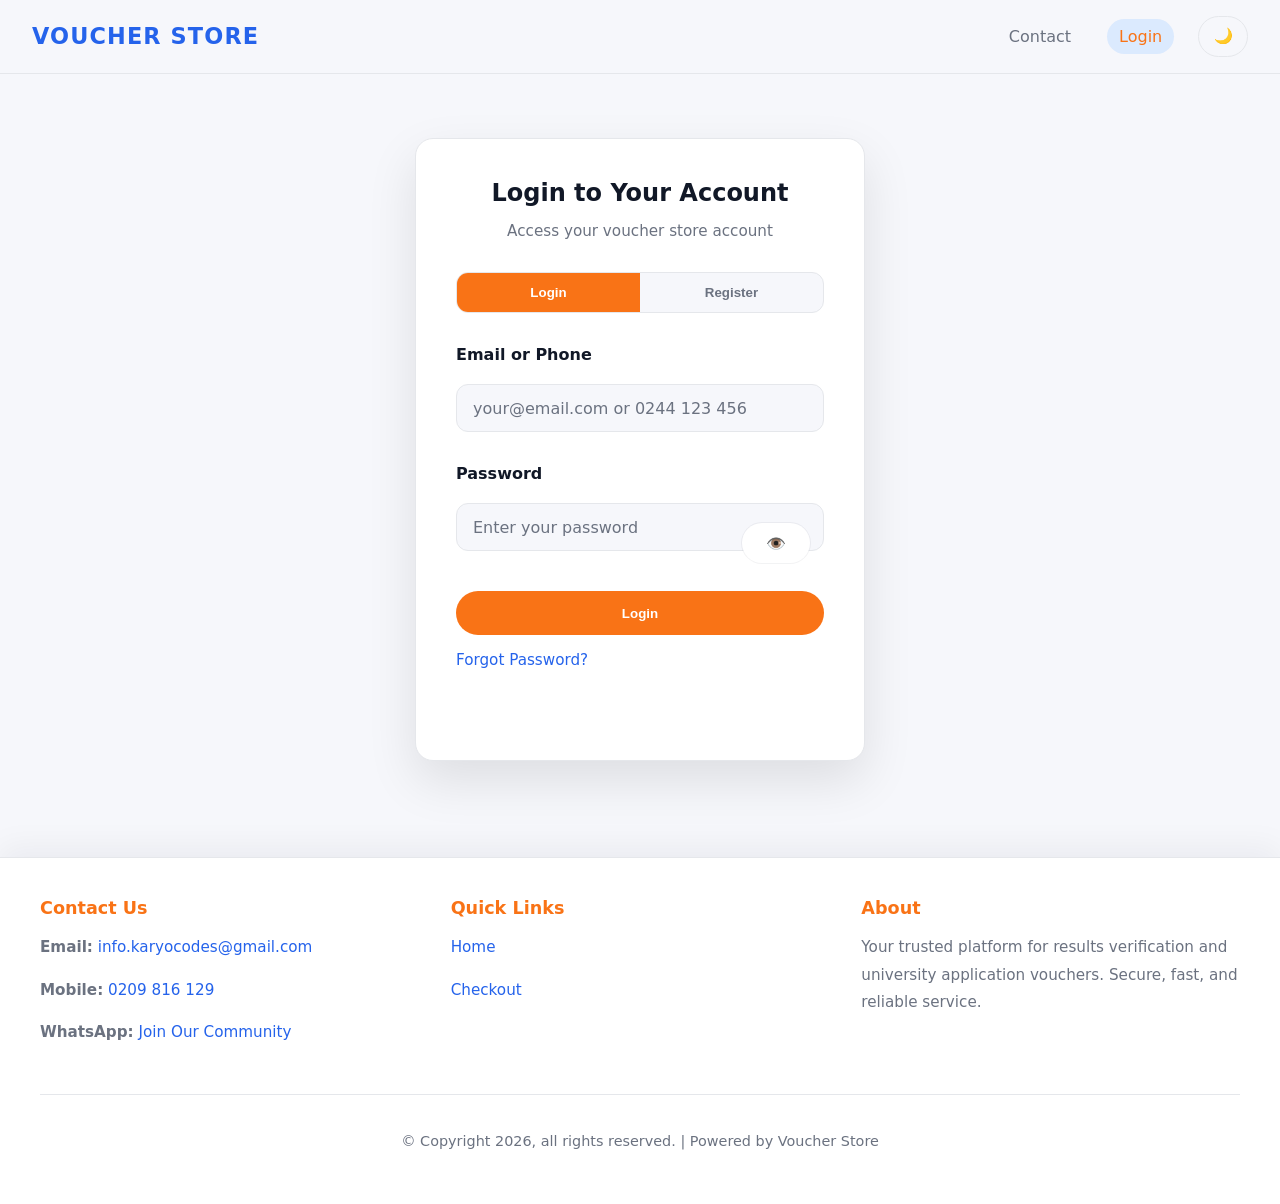
==== index.html @ 34f19dfd "Add files via upload" ====
<!DOCTYPE html>
<html lang="en">
<head>
  <meta charset="UTF-8" />
  <meta name="viewport" content="width=device-width, initial-scale=1.0" />
  <title>Results Voucher Store</title>
  <link rel="stylesheet" href="style.css" />
</head>
<body>
  <header class="site-header">
    <div class="brand">Voucher Store</div>
    <nav id="mainNav">
      <!-- Navigation will be rendered by JavaScript -->
    </nav>
  </header>

  <main class="page-content">
    <section class="ussd-banner">
      <div class="ussd-content">
        <div>
          <h2>Quick Purchase with USSD!</h2>
          <p>Dial our shortcode to buy vouchers instantly</p>
        </div>
        <div class="ussd-code">
          <button class="ussd-button" onclick="dialUSSD('*713*4432#')">
            *713*4432#
            <span class="ussd-hint">Tap to dial</span>
          </button>
        </div>
      </div>
    </section>

    <section class="hero-card">
      <h1>Results Checker & Application Vouchers</h1>
      <p>Fast, secure digital vouchers for BECE, WASSCE, and university applications. Buy, receive instantly, and get access to checker services online.</p>
    </section>

    <section class="service-description">
      <h2>About Our Service</h2>
      <p>One of the credible platforms that sell checker result codes and render other premium services is our voucher store. This platform allows you to buy BECE, WASSCE and WAEC results checkers with mobile money and receive them instantly. You can also reserve checkers for future use, retrieve lost checkers, and access a blog with useful information about premium services to suit your needs. Our store is a fast, convenient and secure way to check your results and placement online.</p>
    </section>

    <section class="product-grid" id="productGrid">
      <!-- Product cards injected by JavaScript -->
    </section>
  </main>

  <footer class="site-footer">
    <div class="footer-content">
      <div class="footer-section">
        <h4>Contact Us</h4>
        <p><strong>Email:</strong> <a href="mailto:info.karyocodes@gmail.com">info.karyocodes@gmail.com</a></p>
        <p><strong>Mobile:</strong> <a href="tel:+233209816129">0209 816 129</a></p>
        <p><strong>WhatsApp:</strong> <a href="https://chat.whatsapp.com/HLF6lGg4HMNBVI0K70gQM3" target="_blank">Join Our Community</a></p>
      </div>
      <div class="footer-section">
        <h4>Quick Links</h4>
        <p><a href="index.html">Home</a></p>
        <p><a href="checkout.html">Checkout</a></p>
      </div>
      <div class="footer-section">
        <h4>About</h4>
        <p>Your trusted platform for results verification and university application vouchers. Secure, fast, and reliable service.</p>
      </div>
    </div>
    <div class="footer-copyright">
      <p>© Copyright 2026, all rights reserved.</p>
    </div>
  </footer>

  <script src="script.js"></script>
</body>
</html>
---- style.css ----
:root {
  --bg: #f6f7fb;
  --surface: #ffffff;
  --text: #111827;
  --muted: #6b7280;
  --accent: #2563eb;
  --accent-orange: #f97316;
  --accent-soft: #dbeafe;
  --border: #e5e7eb;
  --shadow: 0 18px 45px rgba(15, 23, 42, 0.08);
  --card-shadow: 0 18px 40px rgba(15, 23, 42, 0.08);
  --success: #22c55e;
  --danger: #ef4444;
}

.dark-mode {
  --bg: #0f1729;
  --surface: #111827;
  --text: #f8fafc;
  --muted: #94a3b8;
  --accent: #60a5fa;
  --accent-orange: #fb923c;
  --accent-soft: #1e293b;
  --border: #1f2937;
  --shadow: 0 18px 45px rgba(15, 23, 42, 0.45);
  --card-shadow: 0 18px 45px rgba(15, 23, 42, 0.35);
  --success: #4ade80;
  --danger: #f87171;
}

* {
  box-sizing: border-box;
}

body {
  margin: 0;
  font-family: Inter, system-ui, -apple-system, BlinkMacSystemFont, "Segoe UI", sans-serif;
  background: var(--bg);
  color: var(--text);
  transition: background 0.25s ease, color 0.25s ease;
}

img {
  max-width: 100%;
  display: block;
}

.site-header {
  display: flex;
  justify-content: space-between;
  align-items: center;
  gap: 1rem;
  padding: 1rem 2rem;
  background: var(--bg);
  border-bottom: 1px solid var(--border);
  position: sticky;
  top: 0;
  z-index: 10;
}

.brand {
  font-size: 1.4rem;
  font-weight: 700;
  color: var(--accent);
  text-transform: uppercase;
  letter-spacing: 0.05em;
}

nav {
  display: flex;
  gap: 1.5rem;
  align-items: center;
}

nav a {
  color: var(--muted);
  text-decoration: none;
  padding: 0.5rem 0.75rem;
  border-radius: 999px;
  transition: all 0.3s ease;
  white-space: nowrap;
}

nav a.active,
nav a:hover {
  color: var(--accent-orange);
  background: var(--accent-soft);
}

.theme-toggle {
  border: 1px solid var(--border);
  background: transparent;
  color: var(--text);
  border-radius: 999px;
  padding: 0.65rem 0.9rem;
  cursor: pointer;
  transition: all 0.2s ease;
  font-size: 0.95rem;
}

.theme-toggle:hover {
  background: var(--accent-soft);
}

nav a[href="checkout.html"] {
  background: var(--accent-orange);
  color: white;
  padding: 0.6rem 1.2rem;
}

nav a[href="checkout.html"]:hover {
  background: #b45309;
  color: white;
}

.page-content {
  width: min(1200px, calc(100% - 2rem));
  margin: 2rem auto;
}

.hero-card {
  display: block;
  margin-bottom: 3rem;
}

.ussd-banner {
  background: linear-gradient(135deg, #1e3a8a 0%, #1e40af 25%, #1d4ed8 50%, #e11d48 75%, #ec4899 100%);
  border-radius: 18px;
  padding: 2rem;
  margin-bottom: 3rem;
  display: flex;
  align-items: center;
  justify-content: space-between;
  gap: 2rem;
}

.ussd-content {
  display: flex;
  justify-content: space-between;
  align-items: center;
  gap: 3rem;
  width: 100%;
}

.ussd-content h2 {
  color: white;
  margin: 0 0 0.5rem;
  font-size: 1.8rem;
}

.ussd-content p {
  color: rgba(255, 255, 255, 0.9);
  margin: 0;
  font-size: 1rem;
}

.ussd-code {
  display: flex;
  align-items: center;
  justify-content: flex-end;
}

.ussd-button {
  background: white;
  color: #ec4899;
  border: none;
  padding: 1rem 2rem;
  border-radius: 999px;
  font-size: 1.3rem;
  font-weight: 700;
  cursor: pointer;
  display: flex;
  flex-direction: column;
  align-items: center;
  gap: 0.25rem;
  box-shadow: 0 10px 25px rgba(0, 0, 0, 0.2);
  transition: all 0.3s ease;
}

.ussd-button:hover {
  transform: translateY(-2px);
  box-shadow: 0 15px 35px rgba(0, 0, 0, 0.3);
}

.ussd-hint {
  font-size: 0.75rem;
  color: #ec4899;
  font-weight: 600;
  display: block;
}

@media (max-width: 768px) {
  .ussd-content {
    flex-direction: column;
    gap: 1rem;
  }

  .ussd-banner {
    flex-direction: column;
    text-align: center;
  }

  .ussd-content h2 {
    font-size: 1.3rem;
  }

  .ussd-code {
    justify-content: center;
  }
}

.hero-card h1 {
  margin: 0 0 1rem;
  font-size: clamp(2rem, 3vw, 3rem);
  color: var(--text);
}

.hero-card p {
  color: var(--muted);
  line-height: 1.75;
  max-width: 600px;
}

.service-description {
  background: var(--surface);
  border: 1px solid var(--border);
  border-radius: 16px;
  padding: 2.5rem;
  margin-bottom: 3rem;
  max-width: 100%;
}

.service-description h2 {
  color: var(--accent-orange);
  margin-top: 0;
  font-size: 1.5rem;
}

.service-description p {
  color: var(--muted);
  line-height: 1.8;
  font-size: 1rem;
}

.product-grid {
  display: grid;
  grid-template-columns: repeat(auto-fit, minmax(260px, 1fr));
  gap: 1.5rem;
}

.product-card,
.admin-card,
.checkout-panel,
.success-card,
.product-detail {
  background: var(--surface);
  border-radius: 18px;
  padding: 1.75rem;
  border: 1px solid var(--border);
}

.product-card {
  display: flex;
  flex-direction: column;
  justify-content: space-between;
  transition: transform 0.3s ease, border-color 0.3s ease;
}

.product-card:hover {
  transform: translateY(-4px);
  border-color: var(--accent-orange);
}

.product-image {
  width: 100%;
  height: 200px;
  object-fit: cover;
  border-radius: 12px;
  margin-bottom: 1rem;
}

.product-image-placeholder {
  width: 100%;
  height: 200px;
  background: linear-gradient(135deg, var(--accent-soft) 0%, var(--bg) 100%);
  border-radius: 12px;
  display: flex;
  align-items: center;
  justify-content: center;
  margin-bottom: 1rem;
  color: var(--muted);
  font-size: 3rem;
}

.product-card h3,
.product-detail h2,
.checkout-panel h2,
.admin-card h3,
.success-card h2 {
  margin-top: 0;
}

.product-card p,
.product-detail p,
.checkout-panel p,
.admin-card p,
.success-card p {
  color: var(--muted);
}

.product-card .product-price,
.checkout-summary .product-price,
.product-detail .product-price,
.success-card .product-price {
  font-size: 1.4rem;
  font-weight: 700;
  color: var(--accent-orange);
  margin: 1rem 0;
}

.btn {
  border: none;
  cursor: pointer;
  display: inline-flex;
  align-items: center;
  justify-content: center;
  gap: 0.5rem;
  border-radius: 999px;
  font-weight: 600;
  padding: 0.85rem 1.4rem;
  transition: all 0.3s ease;
}

.btn-primary {
  background: var(--accent-orange);
  color: white;
}

.btn-primary:hover {
  background: #b45309;
  transform: scale(1.02);
}

.btn-secondary {
  background: var(--accent-soft);
  color: var(--accent-orange);
}

label {
  display: block;
  margin-bottom: 0.35rem;
  font-weight: 600;
  color: var(--text);
}

.file-input-wrapper {
  position: relative;
  display: inline-block;
  width: 100%;
}

.file-input-label {
  display: block;
  padding: 0.85rem 1rem;
  background: var(--surface);
  border: 2px dashed var(--border);
  border-radius: 14px;
  text-align: center;
  cursor: pointer;
  transition: all 0.3s ease;
  color: var(--muted);
  margin-bottom: 1rem;
}

.file-input-label:hover {
  border-color: var(--accent-orange);
  color: var(--accent-orange);
}

.file-input-wrapper input[type="file"] {
  display: none;
}

.image-preview {
  width: 100%;
  max-height: 200px;
  object-fit: cover;
  border-radius: 14px;
  margin-bottom: 1rem;
}

input,
textarea {
  width: 100%;
  padding: 0.85rem 1rem;
  border: 1px solid var(--border);
  border-radius: 14px;
  background: var(--bg);
  color: var(--text);
  font: inherit;
  margin-bottom: 1rem;
}

.password-wrapper {
  position: relative;
}

.password-wrapper input {
  padding-right: 4.5rem;
}

.password-toggle {
  position: absolute;
  top: 50%;
  right: 0.85rem;
  transform: translateY(-50%);
  border: none;
  background: var(--surface);
  color: var(--muted);
  cursor: pointer;
  font-size: 1rem;
  padding: 0.45rem 0.5rem;
  border-radius: 999px;
  display: inline-flex;
  align-items: center;
  justify-content: center;
  min-width: 2.5rem;
  height: 2.5rem;
  box-shadow: 0 0 0 1px rgba(15, 23, 42, 0.05);
}

.password-toggle:hover {
  color: var(--accent-orange);
}

input::placeholder,
textarea::placeholder {
  color: var(--muted);
}

.checkout-panel,
.admin-panel {
  max-width: 720px;
  margin: 0 auto;
}

.checkout-summary {
  border: 1px solid var(--border);
  border-radius: 16px;
  padding: 1rem;
  margin-bottom: 1.5rem;
  background: var(--bg);
}

.checkout-summary span {
  display: block;
  margin-top: 0.3rem;
  color: var(--muted);
}

.hint {
  color: var(--muted);
  font-size: 0.95rem;
}

.success-card {
  text-align: center;
}

.success-card .voucher-code {
  margin: 1.5rem 0;
  padding: 1rem;
  border-radius: 16px;
  background: var(--accent-soft);
  font-size: 1.2rem;
  letter-spacing: 0.1em;
  font-weight: 700;
  color: var(--accent-orange);
}

.order-list {
  display: grid;
  gap: 1rem;
}

.order-item {
  border: 1px solid var(--border);
  padding: 1rem;
  border-radius: 16px;
  background: var(--bg);
}

.admin-product-item {
  border: 1px solid var(--border);
  border-radius: 16px;
  padding: 1rem;
  background: var(--bg);
  margin-bottom: 1rem;
}

.admin-product-item .product-summary {
  display: flex;
  justify-content: space-between;
  align-items: center;
  gap: 1rem;
  margin-bottom: 0.75rem;
}

.product-status {
  padding: 0.25rem 0.75rem;
  border-radius: 999px;
  font-size: 0.75rem;
  font-weight: 700;
  letter-spacing: 0.04em;
}

.product-status.active {
  background: #081c2b;
  color: #4ade80;
}

.product-status.inactive {
  background: rgba(248, 113, 113, 0.15);
  color: #f97316;
}

.admin-product-actions {
  display: flex;
  gap: 0.75rem;
  flex-wrap: wrap;
}

.admin-grid {
  display: grid;
  grid-template-columns: 1fr 1fr;
  gap: 1.5rem;
}

.site-footer {
  padding: 2.5rem;
  background: var(--surface);
  border-top: 1px solid var(--border);
  margin-top: 4rem;
  box-shadow: 0 -10px 30px rgba(15, 23, 42, 0.05);
}

.footer-content {
  display: grid;
  grid-template-columns: repeat(auto-fit, minmax(250px, 1fr));
  gap: 2rem;
  max-width: 1200px;
  margin: 0 auto 2rem;
}

.footer-section h4 {
  color: var(--accent-orange);
  margin: 0 0 1rem;
  font-size: 1.1rem;
}

.footer-section p {
  color: var(--muted);
  line-height: 1.8;
  font-size: 0.95rem;
}

.footer-section a {
  color: var(--accent);
  text-decoration: none;
  transition: color 0.3s ease;
}

.footer-section a:hover {
  color: var(--accent-orange);
}

.footer-copyright {
  text-align: center;
  border-top: 1px solid var(--border);
  padding-top: 1.5rem;
  color: var(--muted);
  font-size: 0.9rem;
}

.back-to-top {
  position: fixed;
  bottom: 2rem;
  right: 2rem;
  background: var(--accent-orange);
  color: white;
  width: 50px;
  height: 50px;
  border-radius: 50%;
  display: flex;
  align-items: center;
  justify-content: center;
  cursor: pointer;
  border: none;
  font-size: 1.2rem;
  transition: all 0.3s ease;
  z-index: 9;
}

.back-to-top:hover {
  transform: translateY(-3px);
}

.back-to-top.hidden {
  display: none;
}

@media (max-width: 900px) {
  .admin-grid {
    grid-template-columns: 1fr;
  }
}

@media (max-width: 640px) {
  .site-header {
    flex-direction: column;
    align-items: flex-start;
  }

  nav {
    width: 100%;
    gap: 1rem;
  }

  .page-content {
    margin: 1.25rem auto;
  }

  .footer-content {
    grid-template-columns: 1fr;
  }
}

.success-message {
  color: #4ade80;
  font-size: 0.95rem;
}

.login-section {
  display: flex;
  justify-content: center;
  align-items: center;
  min-height: 70vh;
  padding: 2rem 0;
}

.login-card {
  background: var(--surface);
  border-radius: 18px;
  padding: 2.5rem;
  box-shadow: 0 20px 50px rgba(0, 0, 0, 0.1);
  width: 100%;
  max-width: 450px;
  border: 1px solid var(--border);
}

.login-card h2 {
  margin: 0 0 0.5rem;
  text-align: center;
  color: var(--text);
}

.login-subtitle {
  text-align: center;
  color: var(--muted);
  margin-bottom: 2rem;
  font-size: 0.95rem;
}

.auth-tabs {
  display: flex;
  margin-bottom: 2rem;
  border-radius: 12px;
  overflow: hidden;
  background: var(--bg);
  border: 1px solid var(--border);
}

.auth-tab {
  flex: 1;
  padding: 0.75rem 1rem;
  border: none;
  background: transparent;
  color: var(--muted);
  cursor: pointer;
  transition: all 0.3s ease;
  font-weight: 600;
}

.auth-tab.active {
  background: var(--accent-orange);
  color: white;
}

.auth-form,
.auth-step {
  display: flex;
  flex-direction: column;
  gap: 1rem;
}

.form-actions-row,
.form-footer-row {
  display: flex;
  gap: 0.75rem;
  flex-wrap: wrap;
  align-items: center;
  justify-content: space-between;
}

.auth-link {
  color: var(--accent);
  font-size: 0.95rem;
  text-decoration: none;
}

.auth-link:hover {
  color: var(--accent-orange);
}

.auth-step {
  padding-top: 1rem;
  border-top: 1px solid var(--border);
}

.auth-form label {
  font-weight: 600;
  color: var(--text);
  margin-bottom: 0.25rem;
}

.auth-form input {
  padding: 0.85rem 1rem;
  border: 1px solid var(--border);
  border-radius: 12px;
  background: var(--bg);
  color: var(--text);
  font-size: 1rem;
}

.auth-form input:focus {
  outline: none;
  border-color: var(--accent-orange);
  box-shadow: 0 0 0 3px rgba(217, 119, 6, 0.1);
}

.auth-form button {
  margin-top: 0.5rem;
  padding: 0.9rem 1.5rem;
}

.auth-message {
  text-align: center;
  margin: 1rem 0 0;
  font-size: 0.9rem;
  min-height: 1.2rem;
}

.auth-message.error {
  color: #ef4444;
}

.auth-message.success {
  color: #4ade80;
}
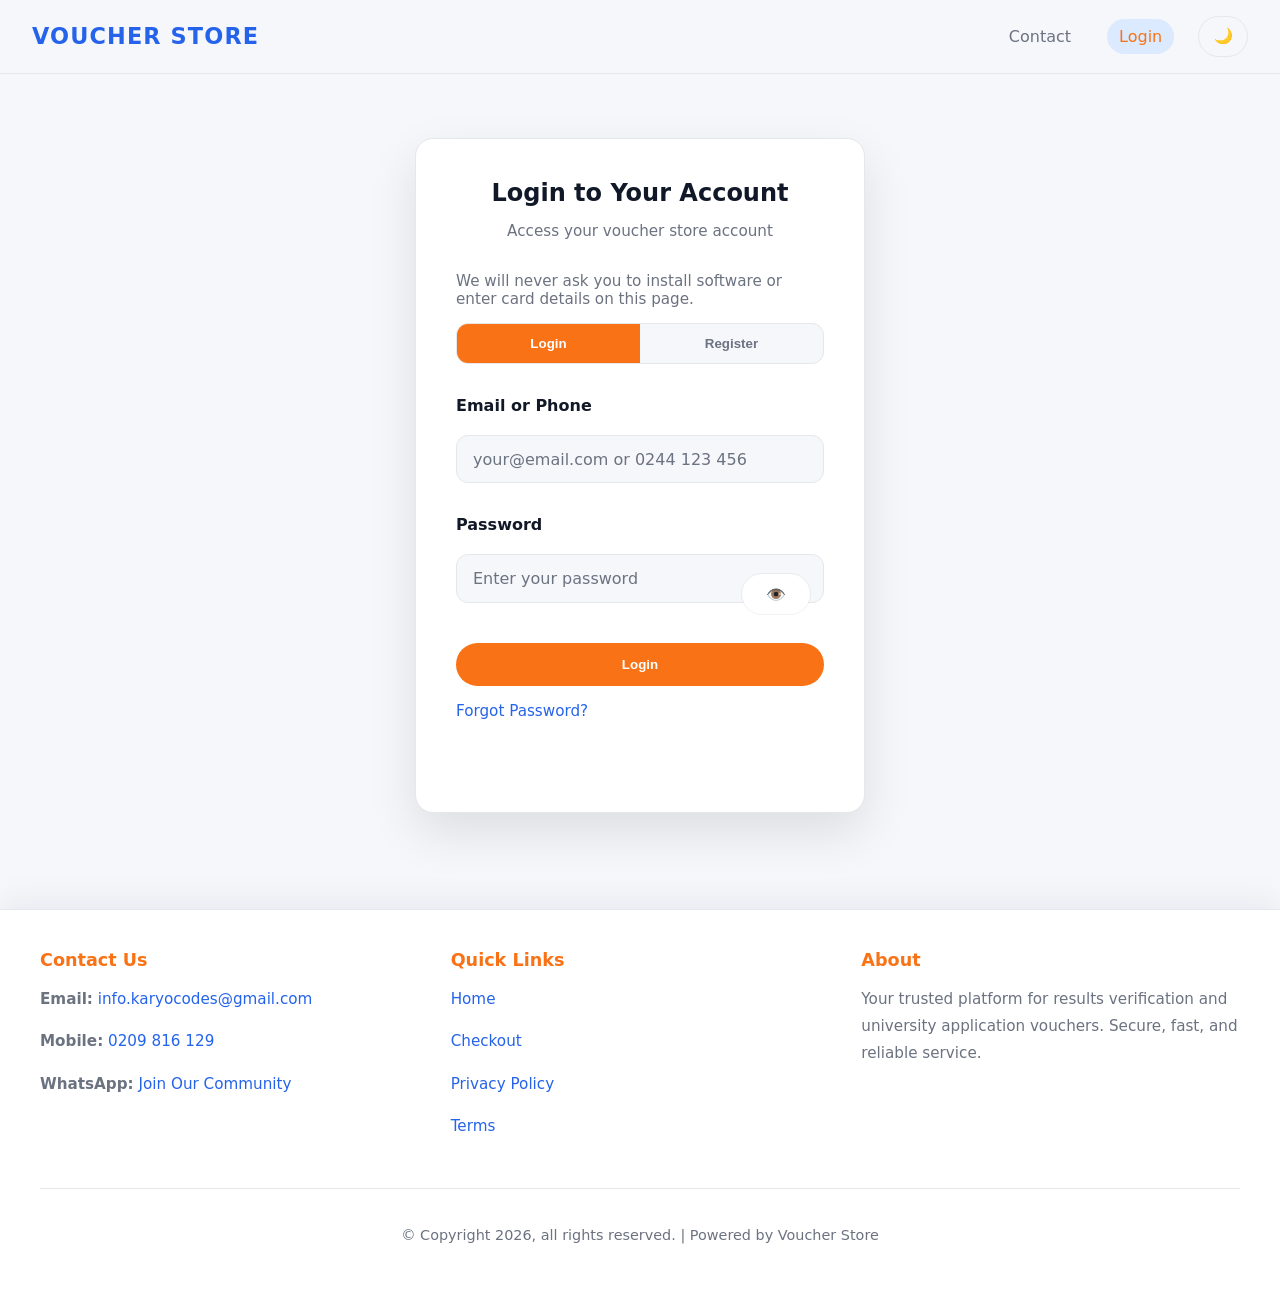
==== commit dfd3b067: "Security hardening + remove USSD banner # Conflicts: #	admin.html #	checkout.html #	index.html #	log" ====
--- a/index.html
+++ b/index.html
@@ -15,21 +15,6 @@
   </header>
 
   <main class="page-content">
-    <section class="ussd-banner">
-      <div class="ussd-content">
-        <div>
-          <h2>Quick Purchase with USSD!</h2>
-          <p>Dial our shortcode to buy vouchers instantly</p>
-        </div>
-        <div class="ussd-code">
-          <button class="ussd-button" onclick="dialUSSD('*713*4432#')">
-            *713*4432#
-            <span class="ussd-hint">Tap to dial</span>
-          </button>
-        </div>
-      </div>
-    </section>
-
     <section class="hero-card">
       <h1>Results Checker & Application Vouchers</h1>
       <p>Fast, secure digital vouchers for BECE, WASSCE, and university applications. Buy, receive instantly, and get access to checker services online.</p>
@@ -39,7 +24,7 @@
       <h2>About Our Service</h2>
       <p>One of the credible platforms that sell checker result codes and render other premium services is our voucher store. This platform allows you to buy BECE, WASSCE and WAEC results checkers with mobile money and receive them instantly. You can also reserve checkers for future use, retrieve lost checkers, and access a blog with useful information about premium services to suit your needs. Our store is a fast, convenient and secure way to check your results and placement online.</p>
     </section>
-
+p
     <section class="product-grid" id="productGrid">
       <!-- Product cards injected by JavaScript -->
     </section>
@@ -51,12 +36,14 @@
         <h4>Contact Us</h4>
         <p><strong>Email:</strong> <a href="mailto:info.karyocodes@gmail.com">info.karyocodes@gmail.com</a></p>
         <p><strong>Mobile:</strong> <a href="tel:+233209816129">0209 816 129</a></p>
-        <p><strong>WhatsApp:</strong> <a href="https://chat.whatsapp.com/HLF6lGg4HMNBVI0K70gQM3" target="_blank">Join Our Community</a></p>
+        <p><strong>WhatsApp:</strong> <a href="https://chat.whatsapp.com/HLF6lGg4HMNBVI0K70gQM3" target="_blank" rel="noopener noreferrer">Join Our Community</a></p>
       </div>
       <div class="footer-section">
         <h4>Quick Links</h4>
         <p><a href="index.html">Home</a></p>
         <p><a href="checkout.html">Checkout</a></p>
+        <p><a href="privacy.html">Privacy Policy</a></p>
+        <p><a href="terms.html">Terms</a></p>
       </div>
       <div class="footer-section">
         <h4>About</h4>
--- a/style.css
+++ b/style.css
@@ -123,91 +123,7 @@
   margin-bottom: 3rem;
 }
 
-.ussd-banner {
-  background: linear-gradient(135deg, #1e3a8a 0%, #1e40af 25%, #1d4ed8 50%, #e11d48 75%, #ec4899 100%);
-  border-radius: 18px;
-  padding: 2rem;
-  margin-bottom: 3rem;
-  display: flex;
-  align-items: center;
-  justify-content: space-between;
-  gap: 2rem;
-}
-
-.ussd-content {
-  display: flex;
-  justify-content: space-between;
-  align-items: center;
-  gap: 3rem;
-  width: 100%;
-}
-
-.ussd-content h2 {
-  color: white;
-  margin: 0 0 0.5rem;
-  font-size: 1.8rem;
-}
-
-.ussd-content p {
-  color: rgba(255, 255, 255, 0.9);
-  margin: 0;
-  font-size: 1rem;
-}
-
-.ussd-code {
-  display: flex;
-  align-items: center;
-  justify-content: flex-end;
-}
-
-.ussd-button {
-  background: white;
-  color: #ec4899;
-  border: none;
-  padding: 1rem 2rem;
-  border-radius: 999px;
-  font-size: 1.3rem;
-  font-weight: 700;
-  cursor: pointer;
-  display: flex;
-  flex-direction: column;
-  align-items: center;
-  gap: 0.25rem;
-  box-shadow: 0 10px 25px rgba(0, 0, 0, 0.2);
-  transition: all 0.3s ease;
-}
-
-.ussd-button:hover {
-  transform: translateY(-2px);
-  box-shadow: 0 15px 35px rgba(0, 0, 0, 0.3);
-}
-
-.ussd-hint {
-  font-size: 0.75rem;
-  color: #ec4899;
-  font-weight: 600;
-  display: block;
-}
-
-@media (max-width: 768px) {
-  .ussd-content {
-    flex-direction: column;
-    gap: 1rem;
-  }
-
-  .ussd-banner {
-    flex-direction: column;
-    text-align: center;
-  }
-
-  .ussd-content h2 {
-    font-size: 1.3rem;
-  }
-
-  .ussd-code {
-    justify-content: center;
-  }
-}
+/* USSD banner styles removed (USSD feature disabled). */
 
 .hero-card h1 {
   margin: 0 0 1rem;
